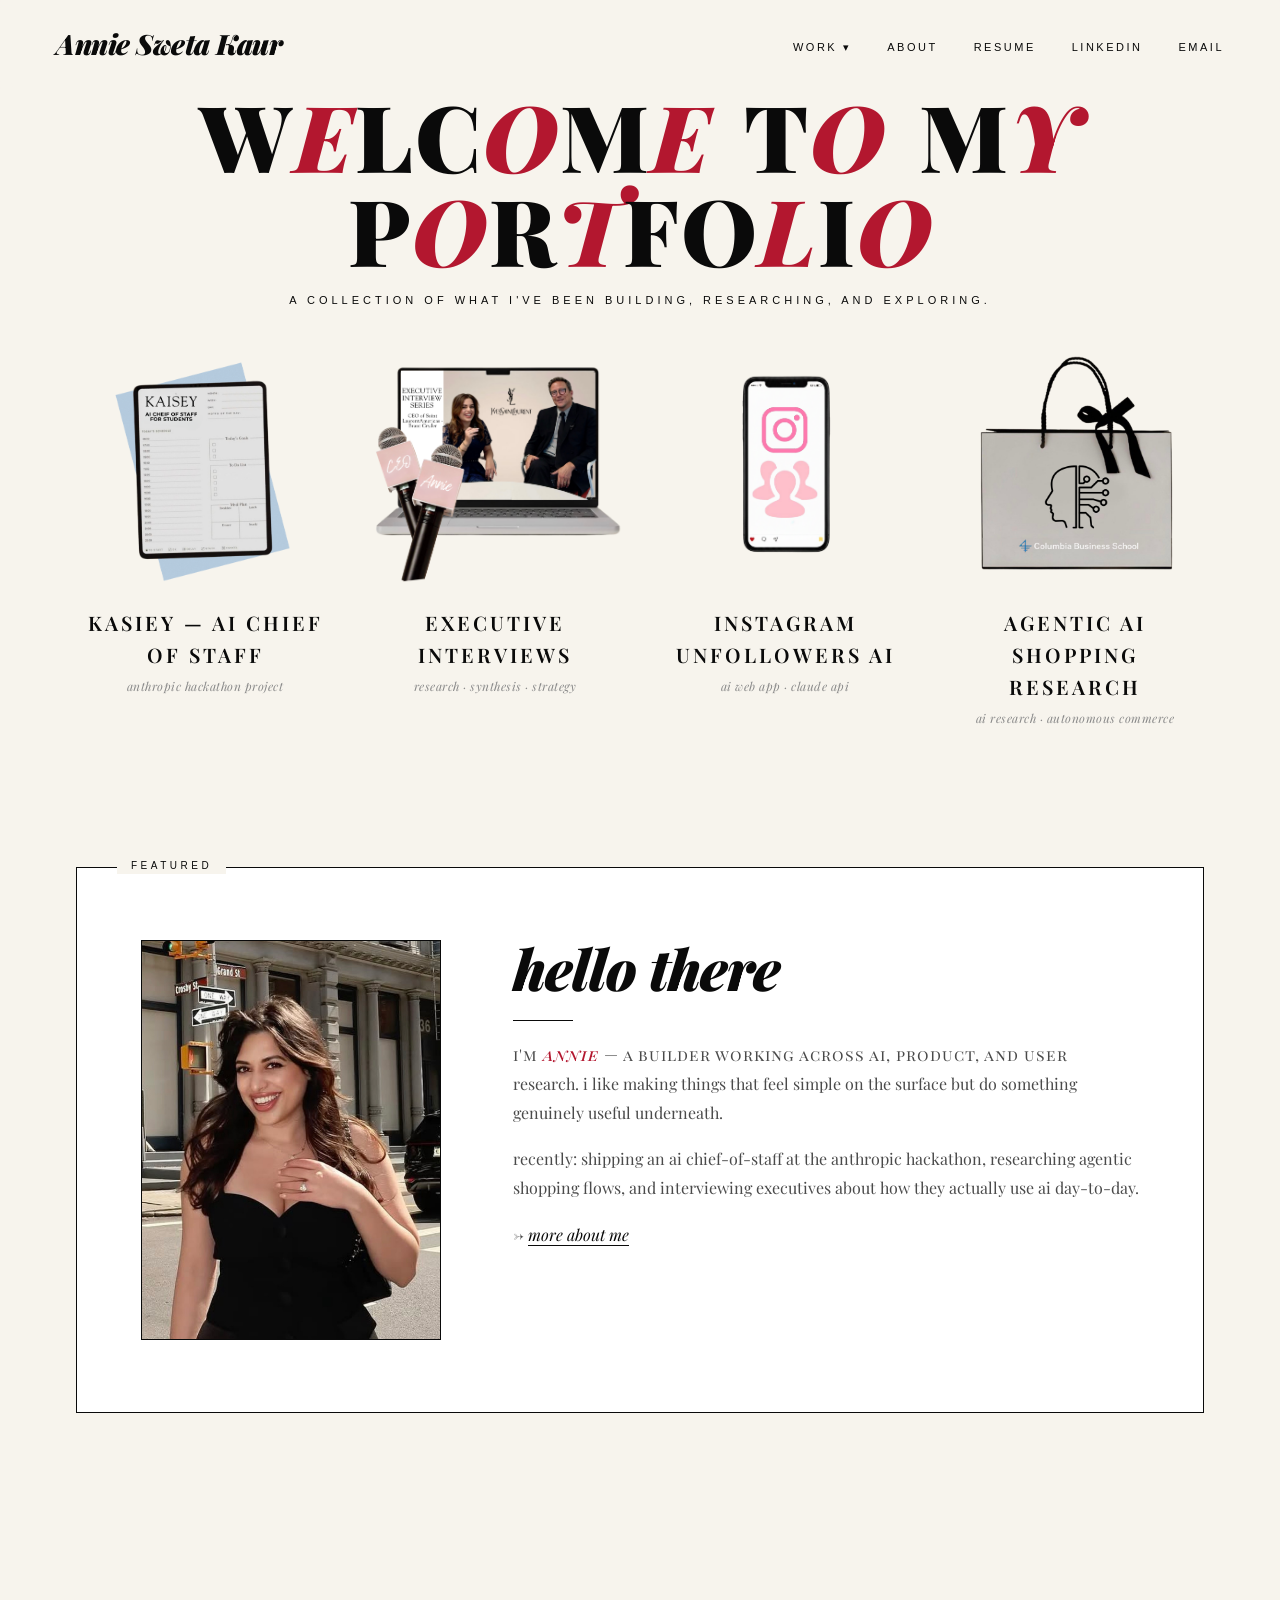
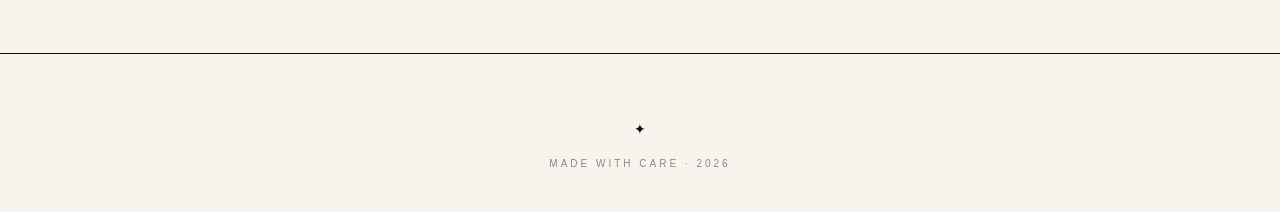
==== index.html @ 8b127bc6 "Fix executive interviews icon filename case for GitHub Pages" ====
<!DOCTYPE html>
<html lang="en">
<head>
  <meta charset="UTF-8">
  <meta name="viewport" content="width=device-width, initial-scale=1.0">
  <title>Annie Sweta Kaur — Portfolio</title>
  <link rel="preconnect" href="https://fonts.googleapis.com">
  <link rel="preconnect" href="https://fonts.gstatic.com" crossorigin>
  <link href="https://fonts.googleapis.com/css2?family=Fraunces:ital,wght@0,400;0,500;0,600;0,700;1,400;1,500&family=Caveat:wght@400;500;700&family=Playfair+Display:wght@400;600;700&display=swap" rel="stylesheet">
  <link rel="stylesheet" href="css/styles.css?v=35">
</head>
<body>
  <nav>
    <a href="index.html" class="nav-logo">Annie Sweta Kaur</a>
    <ul class="nav-links">
      <li class="dropdown">
        <a href="#projects">work ▾</a>
        <ul class="dropdown-menu">
          <li><a href="projects/kasiey.html">kasiey — chief of staff</a></li>
          <li><a href="projects/executive-interviews.html">executive interviews</a></li>
          <li><a href="projects/instagram-unfollower.html">instagram unfollowers AI</a></li>
          <li><a href="projects/shopping-agent.html">agentic shopping agent</a></li>
        </ul>
      </li>
      <li><a href="about.html">about</a></li>
      <li><a href="Annie Sweta Kaur Resume.pdf" target="_blank">resume</a></li>
      <li><a href="https://www.linkedin.com/in/annie-kaur-89a13a104/" target="_blank">linkedin</a></li>
      <li><a href="mailto:sk5597@columbia.edu">email</a></li>
    </ul>
  </nav>

  <main>
    <section class="hero">
      <div class="welcome-balloons">
        <span class="word">
          <span class="balloon">W</span><span class="balloon accent">E</span><span class="balloon">L</span><span class="balloon">C</span><span class="balloon accent">O</span><span class="balloon">M</span><span class="balloon accent">E</span>
        </span>
        <span class="word">
          <span class="balloon">T</span><span class="balloon accent">O</span>
        </span>
        <span class="word">
          <span class="balloon">M</span><span class="balloon accent">Y</span>
        </span>
        <span class="word">
          <span class="balloon">P</span><span class="balloon accent">O</span><span class="balloon">R</span><span class="balloon accent">T</span><span class="balloon">F</span><span class="balloon">O</span><span class="balloon accent">L</span><span class="balloon">I</span><span class="balloon accent">O</span>
        </span>
      </div>
      <p class="hero-tagline">A collection of what I've been building, researching, and exploring.</p>
    </section>

    <section class="projects-grid" id="projects">
      <a href="projects/kasiey.html" class="project-card">
        <div class="project-icon project-icon--kasiey">
          <img src="images/Kaisey icon.png" alt="Kasiey — chief of staff for students" />
        </div>
        <div class="project-label">kasiey — AI chief of staff</div>
        <div class="project-subtitle">anthropic hackathon project</div>
      </a>

      <a href="projects/executive-interviews.html" class="project-card">
        <div class="project-icon project-icon--exec">
          <img src="images/Executive interview series icon.png" alt="Executive interviews" />
        </div>
        <div class="project-label">executive interviews</div>
        <div class="project-subtitle">research · synthesis · strategy</div>
      </a>

      <a href="projects/instagram-unfollower.html" class="project-card">
        <div class="project-icon">
          <img src="images/UnfollowerAI tool icon.png" alt="Instagram unfollower tool" />
        </div>
        <div class="project-label">instagram unfollowers AI</div>
        <div class="project-subtitle">ai web app · claude api</div>
      </a>

      <a href="projects/shopping-agent.html" class="project-card">
        <div class="project-icon">
          <img src="images/AI Shopping Agents Icon.png" alt="AI shopping agent" />
        </div>
        <div class="project-label">agentic AI shopping research</div>
        <div class="project-subtitle">ai research · autonomous commerce</div>
      </a>
    </section>

    <section class="about-section">
      <div class="about-photo">
        <img src="images/headshot.jpg" alt="Annie Sweta Kaur" />
      </div>
      <div class="about-content">
        <h2>hello there</h2>
        <p>i'm <em>annie</em> — a builder working across ai, product, and user research. i like making things that feel simple on the surface but do something genuinely useful underneath.</p>
        <p>recently: shipping an ai chief-of-staff at the anthropic hackathon, researching agentic shopping flows, and interviewing executives about how they actually use ai day-to-day.</p>
        <p>→ <a href="about.html">more about me</a></p>
      </div>
    </section>
  </main>

  <footer>
    made with care · 2026
  </footer>
</body>
</html>
---- css/styles.css ----
:root {
  --bg: #f7f4ed;
  --bg-deep: #ede8dc;
  --paper: #ffffff;
  --ink: #0a0a0a;
  --ink-soft: #4a4a4a;
  --ink-mute: #8a8a8a;
  --rule: #1a1a1a;
  --accent: #b3172f;
  --accent-ink: #7a0f20;
  --gold: #a8874e;
  --border: #1a1a1a;
}

* { box-sizing: border-box; margin: 0; padding: 0; }

html { scroll-behavior: smooth; }

body {
  font-family: 'Playfair Display', 'Bodoni Moda', 'Didot', 'Times New Roman', serif;
  background: var(--bg);
  color: var(--ink);
  line-height: 1.6;
  min-height: 100vh;
  overflow-x: hidden;
  -webkit-font-smoothing: antialiased;
  -moz-osx-font-smoothing: grayscale;
}

body::before { display: none; }

/* ====== NAV ====== */
nav {
  display: flex;
  justify-content: space-between;
  align-items: center;
  padding: 22px 56px;
  background: var(--bg);
  position: sticky;
  top: 0;
  z-index: 100;
  backdrop-filter: blur(6px);
  background-color: rgba(247, 244, 237, 0.92);
}

.nav-logo {
  font-family: 'Playfair Display', 'Didot', serif;
  font-weight: 900;
  font-style: italic;
  font-size: 28px;
  letter-spacing: -0.5px;
  text-decoration: none;
  color: var(--ink);
  transform: none;
}

.nav-logo:hover { color: var(--accent); }

.nav-links {
  display: flex;
  gap: 36px;
  list-style: none;
  align-items: center;
}

.nav-links > li > a {
  text-decoration: none;
  color: var(--ink);
  font-family: 'Inter', 'Helvetica Neue', Arial, sans-serif;
  font-size: 11px;
  font-weight: 500;
  letter-spacing: 2.5px;
  text-transform: uppercase;
  position: relative;
  transition: color 0.2s;
}

.nav-links > li > a::after {
  content: '';
  position: absolute;
  bottom: -6px;
  left: 0;
  width: 0;
  height: 1px;
  background: var(--ink);
  transition: width 0.3s ease;
  border-radius: 0;
}

.nav-links > li > a:hover::after { width: 100%; }
.nav-links > li > a:hover { color: var(--ink); }

.dropdown { position: relative; }

.dropdown-menu {
  display: none;
  position: absolute;
  top: 100%;
  left: -16px;
  background: var(--paper);
  border: 1px solid var(--ink);
  border-radius: 0;
  padding: 16px 0;
  min-width: 280px;
  box-shadow: none;
  list-style: none;
  margin-top: 0;
}

.dropdown::after {
  content: '';
  position: absolute;
  top: 100%;
  left: 0;
  width: 100%;
  height: 16px;
  display: none;
}

.dropdown:hover::after,
.dropdown:focus-within::after { display: block; }

.dropdown:hover .dropdown-menu,
.dropdown:focus-within .dropdown-menu { display: block; }

.dropdown-menu a {
  display: block;
  padding: 10px 24px;
  font-family: 'Inter', sans-serif;
  font-size: 11px;
  font-weight: 500;
  letter-spacing: 1.8px;
  text-transform: uppercase;
  text-decoration: none;
  color: var(--ink);
}

.dropdown-menu a:hover { background: var(--bg-deep); color: var(--accent); }

main {
  max-width: 1240px;
  margin: 0 auto;
  padding: 0 56px 140px;
  position: relative;
  z-index: 2;
}

/* ====== HERO - Magazine cover ====== */
.hero {
  text-align: center;
  margin-bottom: 0;
  position: relative;
  padding: 0;
}

.hero::before,
.hero::after { content: none; display: none; }

.welcome-balloons {
  display: flex;
  justify-content: center;
  align-items: baseline;
  gap: 0.15em 2em;
  margin: 0 auto 16px;
  flex-wrap: wrap;
  perspective: none;
  max-width: 1200px;
  line-height: 0.95;
}

.welcome-balloons .word {
  display: inline-flex;
  align-items: baseline;
  white-space: nowrap;
}

.balloon {
  width: auto;
  height: auto;
  display: inline-flex;
  align-items: center;
  justify-content: center;
  font-family: 'Playfair Display', 'Didot', 'Bodoni Moda', serif;
  font-size: clamp(40px, 7.2vw, 96px);
  font-weight: 900;
  color: var(--ink);
  position: relative;
  background: transparent !important;
  border-radius: 0;
  text-shadow: none;
  animation: none;
  filter: none;
  transform: none !important;
  line-height: 1;
  padding: 0 1px;
}

.balloon::before,
.balloon::after { display: none; content: none; }

.balloon.accent {
  font-style: italic;
  color: var(--accent);
}

@keyframes bob { 0%, 100% { transform: none; } }

.hero-tagline {
  font-family: 'Inter', sans-serif;
  font-size: 11px;
  letter-spacing: 4px;
  text-transform: uppercase;
  color: var(--ink);
  margin-bottom: 32px;
  transform: none;
  font-weight: 500;
}

.hero-intro {
  max-width: 620px;
  margin: 0 auto;
  font-size: 18px;
  color: var(--ink-soft);
  line-height: 1.7;
  font-family: 'Playfair Display', serif;
  font-style: italic;
  font-weight: 400;
}

.hero-intro em {
  color: var(--accent);
  font-style: italic;
  font-weight: 500;
  border-bottom: none;
}

/* ====== PROJECTS - Editorial spread ====== */
.projects-heading {
  text-align: center;
  margin-top: 0;
  margin-bottom: 40px;
  position: relative;
}

.projects-heading::before,
.projects-heading::after {
  content: '';
  display: inline-block;
  width: 40px;
  height: 1px;
  background: var(--ink);
  vertical-align: middle;
  margin: 0 16px;
}

.projects-heading h2 {
  font-family: 'Playfair Display', 'Didot', serif;
  font-size: 14px;
  font-weight: 500;
  color: var(--ink);
  transform: none;
  display: inline-block;
  letter-spacing: 6px;
  text-transform: uppercase;
  font-style: normal;
}

.projects-heading .sub {
  font-family: 'Playfair Display', serif;
  font-style: italic;
  font-size: 15px;
  color: var(--ink-mute);
  margin-top: 12px;
  letter-spacing: 0.5px;
  text-transform: none;
}

.projects-grid {
  display: grid;
  grid-template-columns: repeat(4, 1fr);
  gap: 40px 32px;
  margin: 0 0 140px;
  position: relative;
}

.project-card {
  background: transparent;
  text-align: center;
  text-decoration: none;
  color: var(--ink);
  transition: transform 0.4s ease, opacity 0.3s;
  display: flex;
  flex-direction: column;
  align-items: center;
  gap: 6px;
  padding: 0;
  position: relative;
}

.project-card:nth-child(odd),
.project-card:nth-child(even) { transform: none; }

.project-card:hover {
  transform: translateY(-6px);
}

.project-card:hover .project-icon { transform: none; }

.project-icon {
  width: 100%;
  max-width: 280px;
  height: 260px;
  display: flex;
  align-items: flex-end;
  justify-content: center;
  transition: opacity 0.3s ease;
  filter: none;
  padding: 0;
  background: transparent;
  border: none;
  border-radius: 0;
}

.project-card:hover .project-icon {
  opacity: 0.85;
}

.project-icon svg { width: 100%; height: 100%; }
.project-icon { overflow: hidden; }
.project-icon img { width: 100%; height: 100%; object-fit: contain; display: block; }
.project-icon img[src*="Kaisey"] { transform: scale(1.1); }
.project-icon--exec { max-width: 320px; height: 260px; }
.project-icon img[src*="Shopping"] { transform: scale(1); }

.project-label {
  display: inline-block;
  padding: 0;
  background: transparent;
  border: none;
  border-radius: 0;
  box-shadow: none;
  font-family: 'Playfair Display', 'Didot', serif;
  font-size: 20px;
  font-weight: 600;
  color: var(--ink);
  text-transform: uppercase;
  letter-spacing: 3px;
  transition: color 0.2s;
  margin-top: 0;
}

.project-card:hover .project-label {
  background: transparent;
  transform: none;
  box-shadow: none;
  color: var(--accent);
}

.project-subtitle {
  font-size: 12px;
  color: var(--ink-mute);
  font-style: italic;
  font-family: 'Playfair Display', serif;
  max-width: 220px;
  line-height: 1.5;
  letter-spacing: 0.5px;
  text-transform: lowercase;
}

/* ====== ABOUT - Editorial column ====== */
.about-section {
  background: var(--paper);
  border: 1px solid var(--ink);
  border-radius: 0;
  padding: 72px 64px;
  margin-bottom: 60px;
  display: grid;
  grid-template-columns: 300px 1fr;
  gap: 72px;
  align-items: start;
  box-shadow: none;
  position: relative;
}

.about-section::before {
  content: 'Featured';
  position: absolute;
  top: -10px;
  left: 40px;
  padding: 0 14px;
  background: var(--bg);
  font-family: 'Inter', sans-serif;
  font-size: 10px;
  font-weight: 500;
  letter-spacing: 3.5px;
  text-transform: uppercase;
  color: var(--ink);
  transform: none;
  border-radius: 0;
  width: auto;
  height: auto;
  box-shadow: none;
}

.about-section::after { display: none; content: none; }

.about-photo {
  width: 100%;
  aspect-ratio: 3 / 4;
  border-radius: 0;
  background:
    linear-gradient(135deg, #1a1a1a 0%, #2a2a2a 40%, var(--accent) 100%);
  display: flex;
  align-items: center;
  justify-content: center;
  font-size: 140px;
  color: var(--paper);
  font-family: 'Playfair Display', 'Didot', serif;
  font-weight: 900;
  font-style: italic;
  border: 1px solid var(--ink);
  box-shadow: none;
  position: relative;
  overflow: hidden;
  letter-spacing: -4px;
}

.about-photo img {
  width: 100%;
  height: 100%;
  object-fit: cover;
  object-position: top center;
  display: block;
  position: relative;
  z-index: 1;
}

.about-photo::before {
  content: '';
  position: absolute;
  inset: 0;
  background:
    linear-gradient(180deg, transparent 55%, rgba(0,0,0,0.4) 100%);
}

.about-content h2 {
  font-family: 'Playfair Display', 'Didot', serif;
  font-size: 56px;
  margin-bottom: 8px;
  color: var(--ink);
  transform: none;
  font-weight: 900;
  font-style: italic;
  letter-spacing: -1px;
  line-height: 1;
}

.about-content h2 + p::first-line {
  font-variant: small-caps;
  letter-spacing: 1px;
}

.about-content p {
  margin-bottom: 18px;
  font-size: 16px;
  line-height: 1.8;
  color: var(--ink-soft);
  font-family: 'Playfair Display', serif;
  font-weight: 400;
}

.about-content p em {
  font-style: italic;
  color: var(--accent);
  font-weight: 500;
}

.about-content a {
  color: var(--ink);
  text-decoration: none;
  border-bottom: 1px solid var(--ink);
  transition: all 0.2s;
  font-style: italic;
}

.about-content a:hover {
  color: var(--accent);
  border-bottom-color: var(--accent);
  background: transparent;
}

/* small editorial byline under h2 */
.about-content h2::after {
  content: '';
  display: block;
  width: 60px;
  height: 1px;
  background: var(--ink);
  margin: 24px 0 20px;
}

/* ====== PROJECT PAGES ====== */
.project-page {
  max-width: 860px;
  margin: 0 auto;
  padding: 90px 48px 140px;
  position: relative;
  z-index: 2;
}

.project-page .back-link {
  display: inline-block;
  margin-bottom: 48px;
  color: var(--ink);
  text-decoration: none;
  font-family: 'Inter', sans-serif;
  font-size: 10px;
  font-weight: 500;
  letter-spacing: 3px;
  text-transform: uppercase;
  border-bottom: 1px solid var(--ink);
  padding-bottom: 3px;
}

.project-page .back-link:hover { color: var(--accent); border-bottom-color: var(--accent); }

.project-page .hero-icon {
  width: 360px;
  height: 360px;
  margin: 0 auto 12px;
  filter: none;
  padding: 0;
  background: transparent;
  border: none;
}

.project-page h1 {
  font-family: 'Playfair Display', 'Didot', serif;
  font-size: clamp(32px, 4.5vw, 56px);
  font-weight: 900;
  margin-bottom: 16px;
  line-height: 1.05;
  text-align: center;
  letter-spacing: -1px;
  text-transform: uppercase;
  font-style: italic;
}

.project-page .tagline {
  font-family: 'Playfair Display', serif;
  font-size: 18px;
  font-style: italic;
  color: var(--ink-soft);
  margin-bottom: 64px;
  text-align: center;
  transform: none;
  letter-spacing: 0.5px;
  max-width: 640px;
  margin-left: auto;
  margin-right: auto;
  padding-bottom: 32px;
  border-bottom: 1px solid var(--ink);
}

.project-page h2 {
  font-family: 'Inter', sans-serif;
  font-size: 11px;
  font-weight: 600;
  margin: 56px 0 20px;
  color: var(--ink);
  position: relative;
  display: block;
  letter-spacing: 4px;
  text-transform: uppercase;
}

.project-page h2::after {
  content: '';
  display: block;
  width: 40px;
  height: 1px;
  background: var(--ink);
  position: static;
  margin-top: 10px;
  opacity: 1;
  border-radius: 0;
  bottom: auto;
  left: auto;
  right: auto;
  z-index: auto;
}

.project-page p {
  font-family: 'Playfair Display', serif;
  font-size: 17px;
  line-height: 1.85;
  margin-bottom: 16px;
  color: var(--ink-soft);
}

.project-page ul {
  padding-left: 20px;
  margin-bottom: 20px;
  list-style: none;
}

.project-page li {
  font-family: 'Playfair Display', serif;
  font-size: 17px;
  line-height: 1.85;
  margin-bottom: 10px;
  color: var(--ink-soft);
  padding-left: 20px;
  position: relative;
}

.project-page li::before {
  content: '—';
  position: absolute;
  left: -8px;
  color: var(--accent);
  font-weight: 600;
}

.project-page li::marker { content: none; }

.meta-row {
  display: grid;
  grid-template-columns: repeat(auto-fit, minmax(140px, 1fr));
  gap: 0;
  padding: 24px 0;
  background: transparent;
  border: none;
  border-top: 1px solid var(--ink);
  border-bottom: 1px solid var(--ink);
  border-radius: 0;
  box-shadow: none;
  margin-bottom: 48px;
}

.meta-row > div {
  padding: 4px 24px;
  border-right: 1px solid var(--ink);
  font-family: 'Playfair Display', serif;
  font-style: italic;
  font-size: 14px;
  color: var(--ink);
}

.meta-row > div:last-child { border-right: none; }

.meta-row strong {
  display: block;
  font-size: 9px;
  color: var(--ink-mute);
  text-transform: uppercase;
  letter-spacing: 2.5px;
  margin-bottom: 8px;
  font-family: 'Inter', sans-serif;
  font-style: normal;
  font-weight: 600;
}

.meta-row a {
  color: var(--ink);
  text-decoration: none;
  border-bottom: 1px solid var(--ink);
  font-style: italic;
}

.meta-row a:hover { color: var(--accent); border-bottom-color: var(--accent); }

/* ====== PROJECT PAGE — case study extras ====== */
.project-page h1 .accent {
  color: var(--accent);
}

.project-page h3 {
  font-family: 'Inter', sans-serif;
  font-size: 10px;
  font-weight: 600;
  letter-spacing: 3px;
  text-transform: uppercase;
  color: var(--ink);
  margin: 36px 0 14px;
}

.project-page .figure {
  margin: 32px auto 12px;
  max-width: 560px;
}

.project-page .figure img,
.project-page .figure video,
.project-page video {
  width: 100%;
  height: auto;
  display: block;
  border: 1px solid var(--ink);
  border-radius: 0;
  background: var(--paper);
}

.project-page figcaption,
.project-page .caption {
  font-family: 'Inter', sans-serif;
  font-size: 10px;
  font-weight: 500;
  letter-spacing: 2.5px;
  text-transform: uppercase;
  color: var(--ink-mute);
  text-align: center;
  margin: 14px 0 0;
}

.project-page .action-row {
  display: flex;
  gap: 28px;
  flex-wrap: wrap;
  justify-content: center;
  margin: -16px 0 56px;
}

.project-page .action-row a {
  display: inline-block;
  font-family: 'Inter', sans-serif;
  font-size: 11px;
  font-weight: 600;
  letter-spacing: 3px;
  text-transform: uppercase;
  color: var(--ink);
  text-decoration: none;
  border: 1px solid var(--ink);
  background: transparent;
  padding: 14px 32px;
  font-style: normal;
  transition: background 0.2s ease, color 0.2s ease, border-color 0.2s ease;
}

.project-page .action-row a:hover {
  background: var(--ink);
  color: var(--bg);
  border-color: var(--ink);
}

.project-page .action-row a.primary {
  background: var(--ink);
  color: var(--bg);
}

.project-page .action-row a.primary:hover {
  background: var(--accent);
  border-color: var(--accent);
  color: var(--bg);
}

.project-page .tag-row {
  display: flex;
  flex-wrap: wrap;
  gap: 8px 14px;
  padding: 0;
  margin: 8px 0 16px;
  list-style: none;
}

.project-page .tag-row li {
  font-family: 'Inter', sans-serif;
  font-size: 11px;
  font-weight: 500;
  letter-spacing: 2px;
  text-transform: uppercase;
  color: var(--ink);
  padding: 0;
  margin: 0;
  position: static;
}

.project-page .tag-row li::before { content: none; }
.project-page .tag-row li:not(:last-child)::after {
  content: '·';
  color: var(--ink-mute);
  margin-left: 14px;
}

.project-page .team-list { padding-left: 0; }
.project-page .team-list li { padding-left: 0; }
.project-page .team-list li::before { content: none; }
.project-page .team-list li {
  border-top: 1px solid var(--ink);
  padding: 16px 0;
  margin-bottom: 0;
  font-family: 'Playfair Display', serif;
  font-size: 16px;
  color: var(--ink-soft);
  line-height: 1.6;
  font-style: italic;
}
.project-page .team-list li:last-child { border-bottom: 1px solid var(--ink); }
.project-page .team-list li strong {
  display: block;
  font-family: 'Inter', sans-serif;
  font-size: 11px;
  font-weight: 600;
  letter-spacing: 2.5px;
  text-transform: uppercase;
  color: var(--ink);
  margin-bottom: 4px;
  font-style: normal;
}

.project-page .team-list li.is-me { background: var(--bg-deep); padding-left: 16px; padding-right: 16px; }

.project-page .links-row {
  display: flex;
  flex-wrap: wrap;
  gap: 24px 36px;
  justify-content: flex-start;
  margin: 8px 0 0;
  padding: 0;
}

.project-page .links-row a {
  font-family: 'Inter', sans-serif;
  font-size: 11px;
  font-weight: 600;
  letter-spacing: 3px;
  text-transform: uppercase;
  color: var(--ink);
  text-decoration: none;
  border-bottom: 1px solid var(--ink);
  padding-bottom: 3px;
  font-style: normal;
}

.project-page .links-row a:hover { color: var(--accent); border-bottom-color: var(--accent); }

.project-page p a {
  color: var(--ink);
  border-bottom: 1px solid var(--ink);
  text-decoration: none;
  font-style: italic;
}

.project-page p a:hover { color: var(--accent); border-bottom-color: var(--accent); }

/* ====== LINK BUTTONS — pill style shared across project pages ====== */
.project-page .link-buttons {
  display: flex;
  gap: 12px;
  flex-wrap: wrap;
  margin: 4px 0 56px;
  justify-content: center;
}

.project-page .link-btn {
  display: inline-block;
  padding: 9px 22px;
  border: 2px solid var(--ink);
  border-radius: 999px;
  background: var(--paper);
  box-shadow: 3px 3px 0 var(--ink);
  font-family: 'Fraunces', Georgia, serif;
  font-size: 15px;
  font-weight: 600;
  color: var(--ink);
  text-decoration: none;
  font-style: normal;
  transition: all 0.2s cubic-bezier(0.34, 1.56, 0.64, 1);
}

.project-page .link-btn:hover {
  transform: translateY(-2px);
  box-shadow: 4px 5px 0 var(--ink);
  color: var(--accent);
  border-color: var(--accent);
}

/* ====== APPROACH — 3-column research blocks ====== */
.project-page .approach-grid {
  display: grid;
  grid-template-columns: repeat(3, 1fr);
  gap: 0;
  margin: 24px 0 32px;
  border-top: 1px solid var(--ink);
  border-bottom: 1px solid var(--ink);
}

.project-page .approach-card {
  padding: 32px 24px;
  border-right: 1px solid var(--ink);
  display: flex;
  flex-direction: column;
  gap: 14px;
}

.project-page .approach-card:last-child { border-right: none; }

.project-page .approach-card .num {
  font-family: 'Playfair Display', 'Didot', serif;
  font-style: italic;
  font-weight: 700;
  font-size: 36px;
  color: var(--accent);
  line-height: 1;
}

.project-page .approach-card h4 {
  font-family: 'Inter', sans-serif;
  font-size: 10px;
  font-weight: 600;
  letter-spacing: 3px;
  text-transform: uppercase;
  color: var(--ink);
  margin: 0;
}

.project-page .approach-card p {
  font-size: 15px;
  line-height: 1.7;
  color: var(--ink-soft);
  margin: 0;
}

/* ====== KEY INSIGHTS — pull quote cards ====== */
.project-page .insight-grid {
  display: grid;
  grid-template-columns: repeat(2, 1fr);
  gap: 0;
  margin: 24px 0 40px;
  border-top: 1px solid var(--ink);
  border-left: 1px solid var(--ink);
}

.project-page .insight-card {
  padding: 36px 32px;
  border-right: 1px solid var(--ink);
  border-bottom: 1px solid var(--ink);
  font-family: 'Playfair Display', 'Didot', serif;
  font-style: italic;
  font-size: 22px;
  line-height: 1.4;
  color: var(--ink);
  position: relative;
}

.project-page .insight-card::before {
  content: '—';
  display: block;
  color: var(--accent);
  font-style: normal;
  font-weight: 600;
  margin-bottom: 16px;
  font-size: 18px;
}

/* ====== FIGURE PAIR — two photos side by side ====== */
.project-page .figure-pair {
  display: grid;
  grid-template-columns: 1fr 1fr;
  gap: 16px;
  margin: 32px 0 12px;
}

.project-page .figure-pair .figure {
  margin: 0;
  max-width: none;
}

/* ====== PULL QUOTE — subtle inline highlight ====== */
.project-page .pull-quote {
  border-left: 2px solid var(--accent);
  padding: 6px 0 6px 24px;
  margin: 28px 0 32px;
  font-family: 'Playfair Display', 'Didot', serif;
  font-style: italic;
  font-weight: 500;
  font-size: 19px;
  line-height: 1.55;
  color: var(--ink);
  max-width: 720px;
}

/* ====== INDUSTRY PERSPECTIVE — numbered editorial blocks ====== */
.project-page .perspective-list {
  margin: 24px 0 40px;
  border-top: 1px solid var(--ink);
}

.project-page .perspective-item {
  display: grid;
  grid-template-columns: 72px 1fr;
  gap: 24px;
  padding: 24px 0;
  border-bottom: 1px solid var(--ink);
  align-items: baseline;
}

.project-page .perspective-item .num {
  font-family: 'Playfair Display', 'Didot', serif;
  font-style: italic;
  font-weight: 700;
  font-size: 28px;
  color: var(--accent);
  line-height: 1;
}

.project-page .perspective-item p {
  font-family: 'Playfair Display', serif;
  font-size: 17px;
  line-height: 1.7;
  color: var(--ink);
  margin: 0;
}

/* ====== PROJECT CONTEXT — small italic footer line ====== */
.project-page .project-context {
  text-align: center;
  font-family: 'Playfair Display', serif;
  font-style: italic;
  font-size: 14px;
  color: var(--ink-mute);
  margin: 56px auto 0;
  max-width: 640px;
  padding-top: 32px;
  border-top: 1px solid var(--ink);
}

/* ====== TAKEAWAY BOX — highlighted pull quote ====== */
.project-page .takeaway-box {
  background: var(--bg-deep);
  border-top: 2px solid var(--accent);
  border-bottom: 2px solid var(--accent);
  padding: 44px 48px;
  margin: 32px auto 40px;
  max-width: 720px;
  text-align: center;
  font-family: 'Playfair Display', 'Didot', serif;
  font-style: italic;
  font-weight: 500;
  font-size: 22px;
  line-height: 1.5;
  color: var(--ink);
}

/* ====== FOOTER ====== */
footer {
  text-align: center;
  padding: 64px 24px 40px;
  color: var(--ink-mute);
  font-family: 'Inter', sans-serif;
  font-size: 10px;
  letter-spacing: 3px;
  text-transform: uppercase;
  position: relative;
  z-index: 2;
  border-top: 1px solid var(--ink);
  margin-top: 40px;
}

footer::before {
  content: '✦';
  display: block;
  font-size: 14px;
  color: var(--ink);
  margin-bottom: 16px;
  letter-spacing: 0;
}

/* ====== RESPONSIVE ====== */
@media (max-width: 768px) {
  nav { padding: 18px 20px; flex-wrap: wrap; gap: 14px; }
  .nav-links { gap: 18px; flex-wrap: wrap; }
  .nav-links > li > a { font-size: 10px; letter-spacing: 1.8px; }
  main { padding: 20px 24px 100px; }
  .balloon { font-size: 68px; }
  .hero { padding: 8px 0 24px; margin-bottom: 32px; }
  .hero::before, .hero::after { font-size: 8px; letter-spacing: 2px; }
  .about-section { grid-template-columns: 1fr; padding: 48px 28px; gap: 40px; }
  .about-photo { max-width: 240px; margin: 0 auto; aspect-ratio: 3/4; font-size: 100px; }
  .about-content h2 { font-size: 40px; }
  .project-page { padding: 48px 24px 100px; }
  .project-page h1 { font-size: 42px; letter-spacing: -1px; }
  .projects-grid { grid-template-columns: repeat(2, 1fr); gap: 48px 24px; }
  .meta-row { grid-template-columns: 1fr 1fr; }
  .meta-row > div { border-right: none; border-bottom: 1px solid var(--ink); padding: 14px 16px; }
  .meta-row > div:nth-child(odd) { border-right: 1px solid var(--ink); }
  .meta-row > div:nth-last-child(-n+2) { border-bottom: none; }
  .project-page .approach-grid { grid-template-columns: 1fr; }
  .project-page .approach-card { border-right: none; border-bottom: 1px solid var(--ink); }
  .project-page .approach-card:last-child { border-bottom: none; }
  .project-page .insight-grid { grid-template-columns: 1fr; }
  .project-page .insight-card { font-size: 18px; padding: 28px 24px; }
  .project-page .takeaway-box { padding: 32px 24px; font-size: 18px; }
  .project-page .pull-quote { padding-left: 18px; font-size: 17px; }
  .project-page .perspective-item { grid-template-columns: 56px 1fr; gap: 16px; }
  .project-page .perspective-item .num { font-size: 24px; }
  .project-page .perspective-item p { font-size: 16px; }
  .project-page .figure-pair { grid-template-columns: 1fr; gap: 24px; }
}
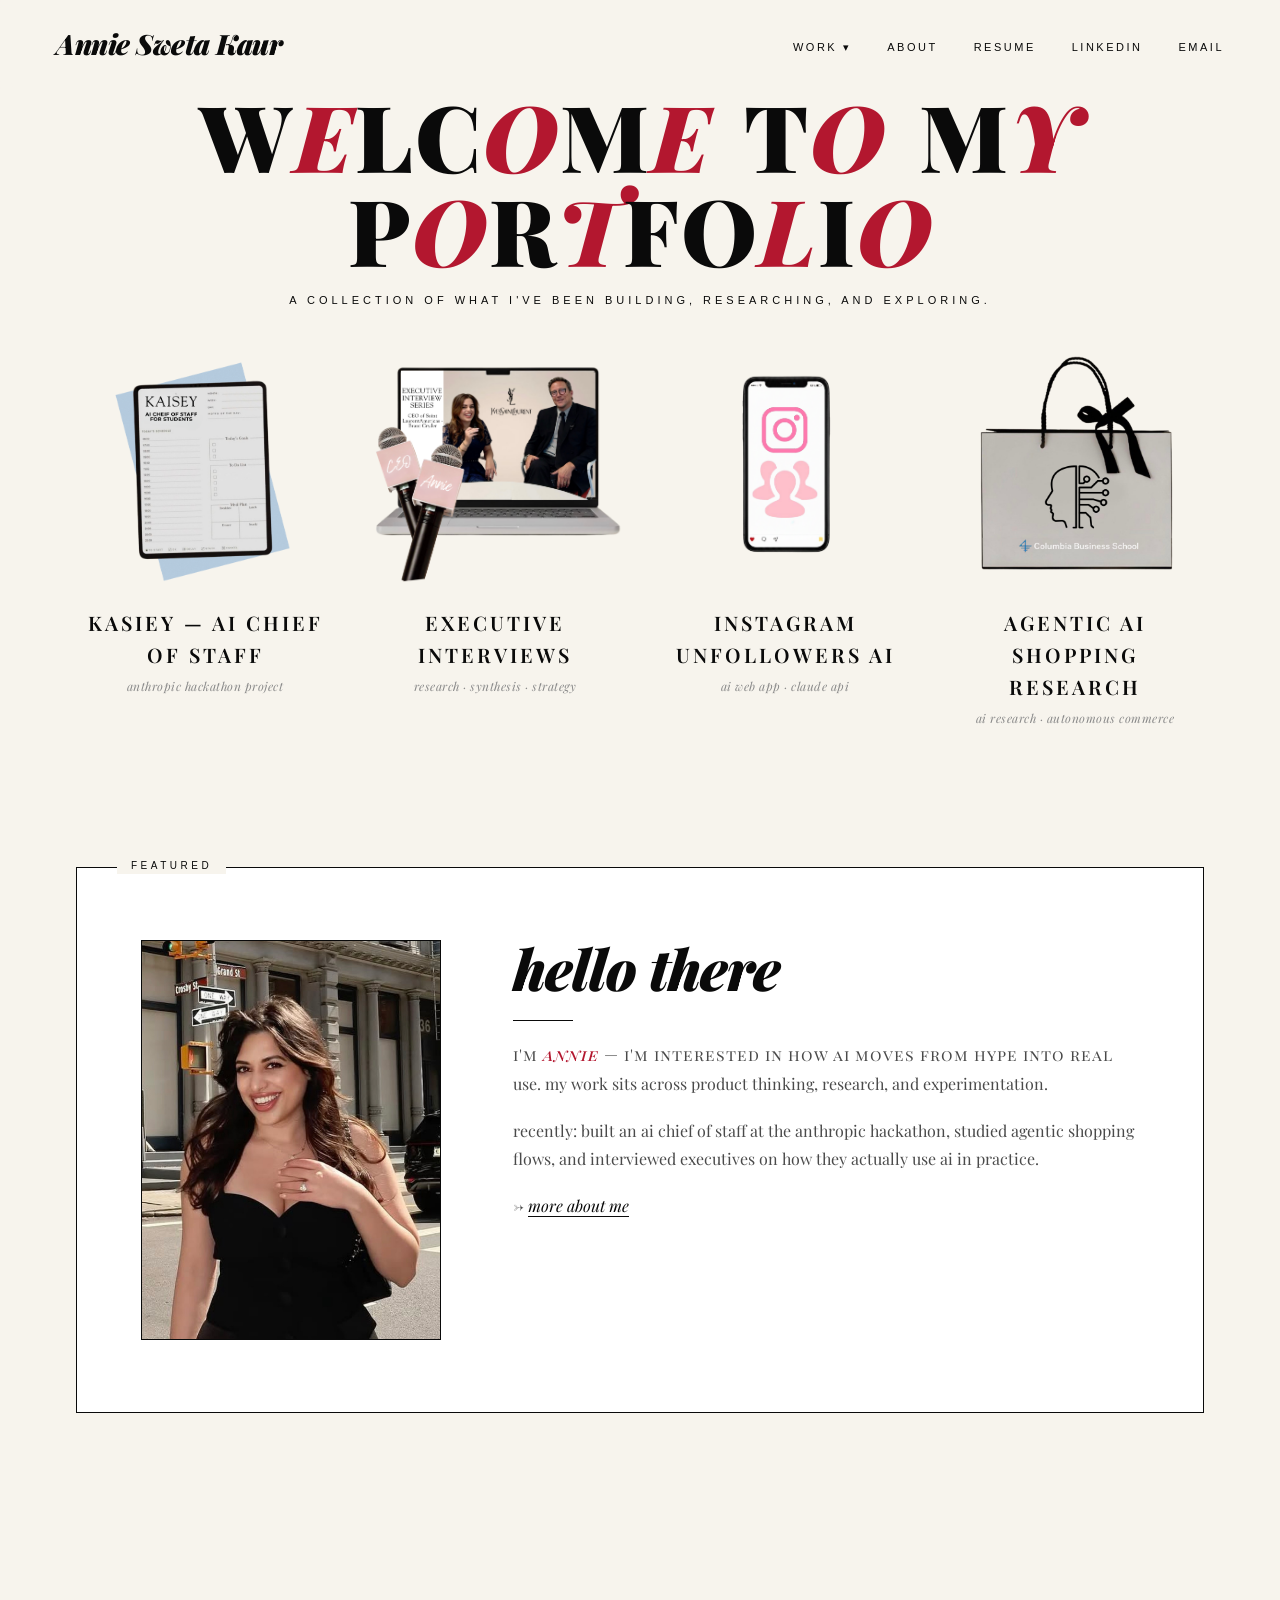
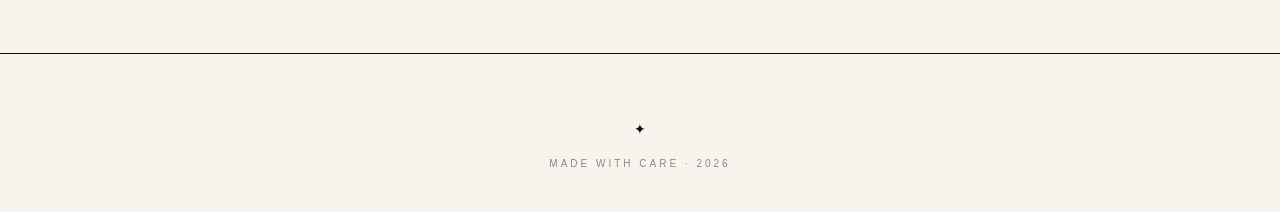
==== commit a3cd404d: "Update homepage about snippet" ====
--- a/index.html
+++ b/index.html
@@ -88,8 +88,8 @@
       </div>
       <div class="about-content">
         <h2>hello there</h2>
-        <p>i'm <em>annie</em> — a builder working across ai, product, and user research. i like making things that feel simple on the surface but do something genuinely useful underneath.</p>
-        <p>recently: shipping an ai chief-of-staff at the anthropic hackathon, researching agentic shopping flows, and interviewing executives about how they actually use ai day-to-day.</p>
+        <p>i'm <em>annie</em> — i'm interested in how ai moves from hype into real use. my work sits across product thinking, research, and experimentation.</p>
+        <p>recently: built an ai chief of staff at the anthropic hackathon, studied agentic shopping flows, and interviewed executives on how they actually use ai in practice.</p>
         <p>→ <a href="about.html">more about me</a></p>
       </div>
     </section>
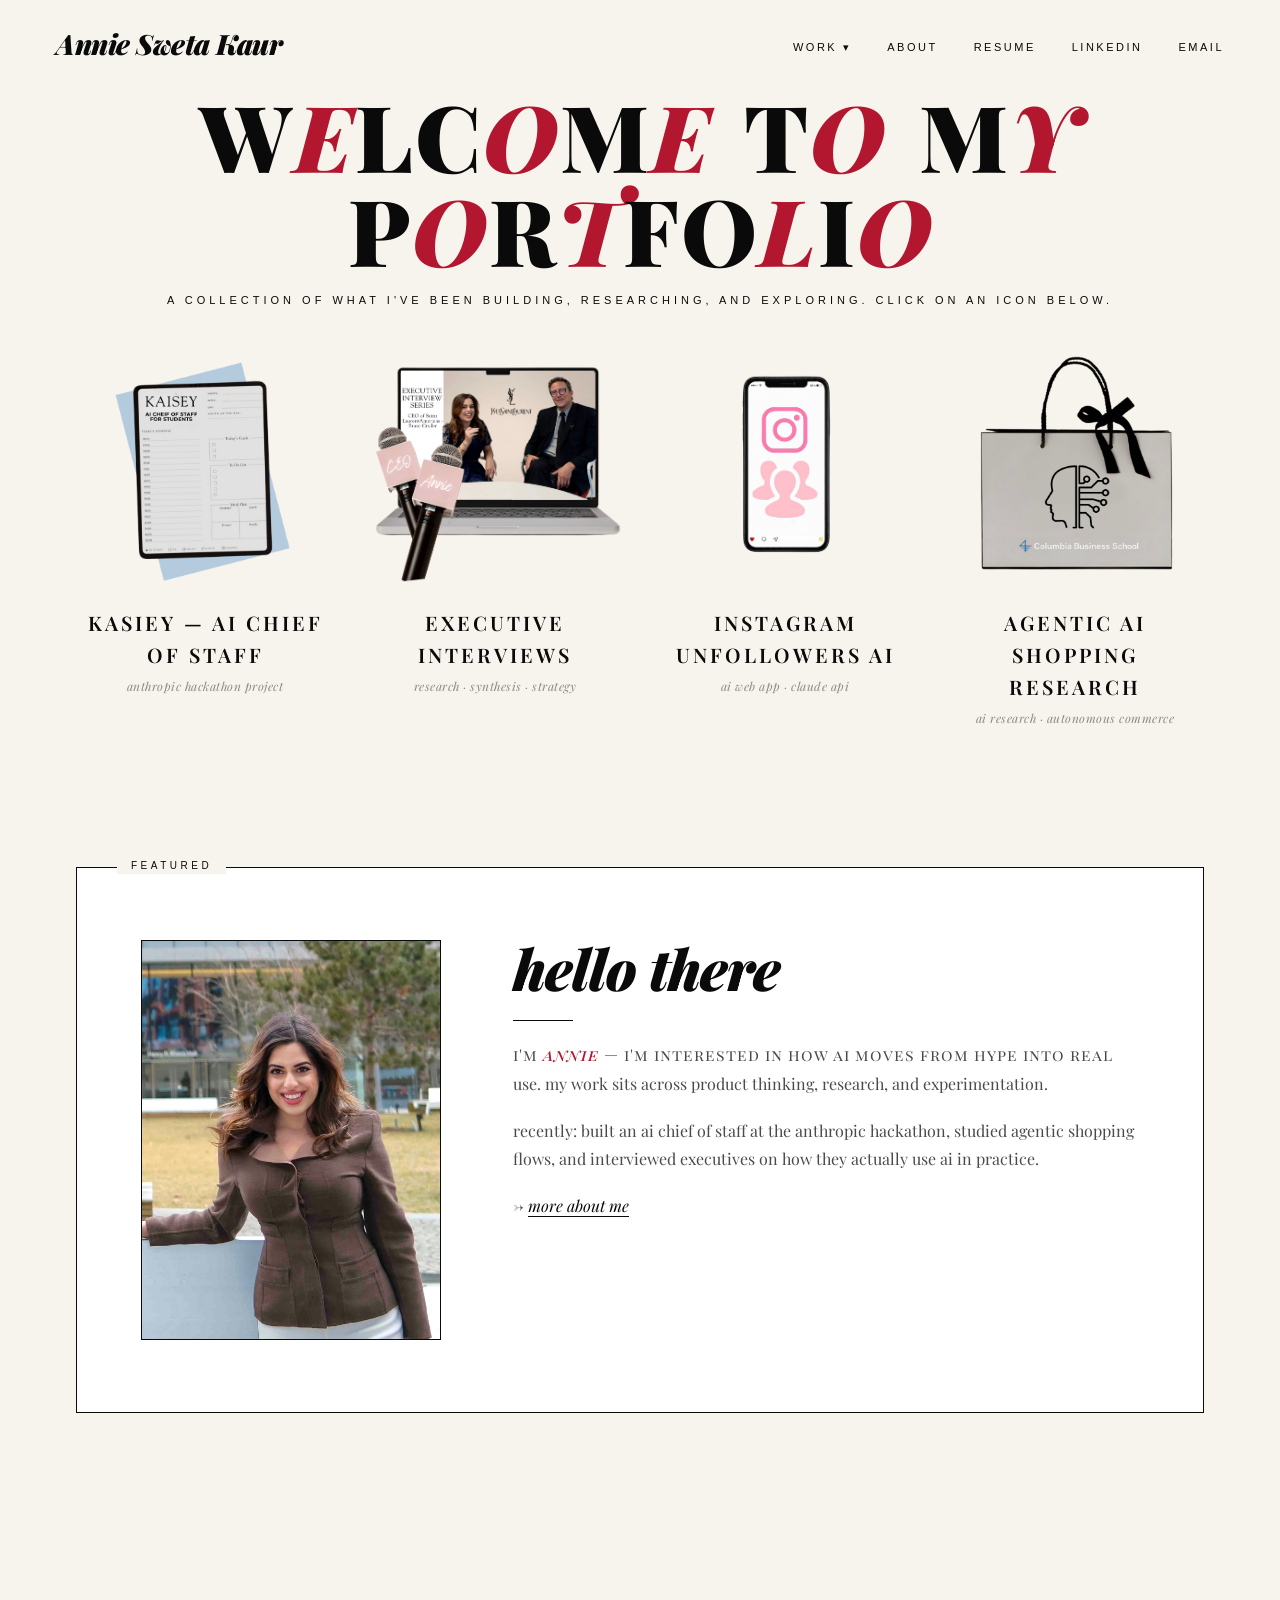
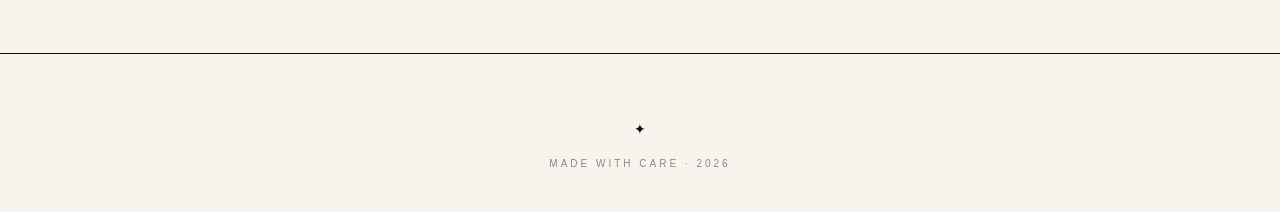
==== commit 9a8452fa: "Add "click on an icon below" cue to homepage tagline Co-Authored-By: Claude Opus 4.7 <noreply@anthro" ====
--- a/index.html
+++ b/index.html
@@ -45,7 +45,7 @@
           <span class="balloon">P</span><span class="balloon accent">O</span><span class="balloon">R</span><span class="balloon accent">T</span><span class="balloon">F</span><span class="balloon">O</span><span class="balloon accent">L</span><span class="balloon">I</span><span class="balloon accent">O</span>
         </span>
       </div>
-      <p class="hero-tagline">A collection of what I've been building, researching, and exploring.</p>
+      <p class="hero-tagline">A collection of what I've been building, researching, and exploring. Click on an icon below.</p>
     </section>
 
     <section class="projects-grid" id="projects">
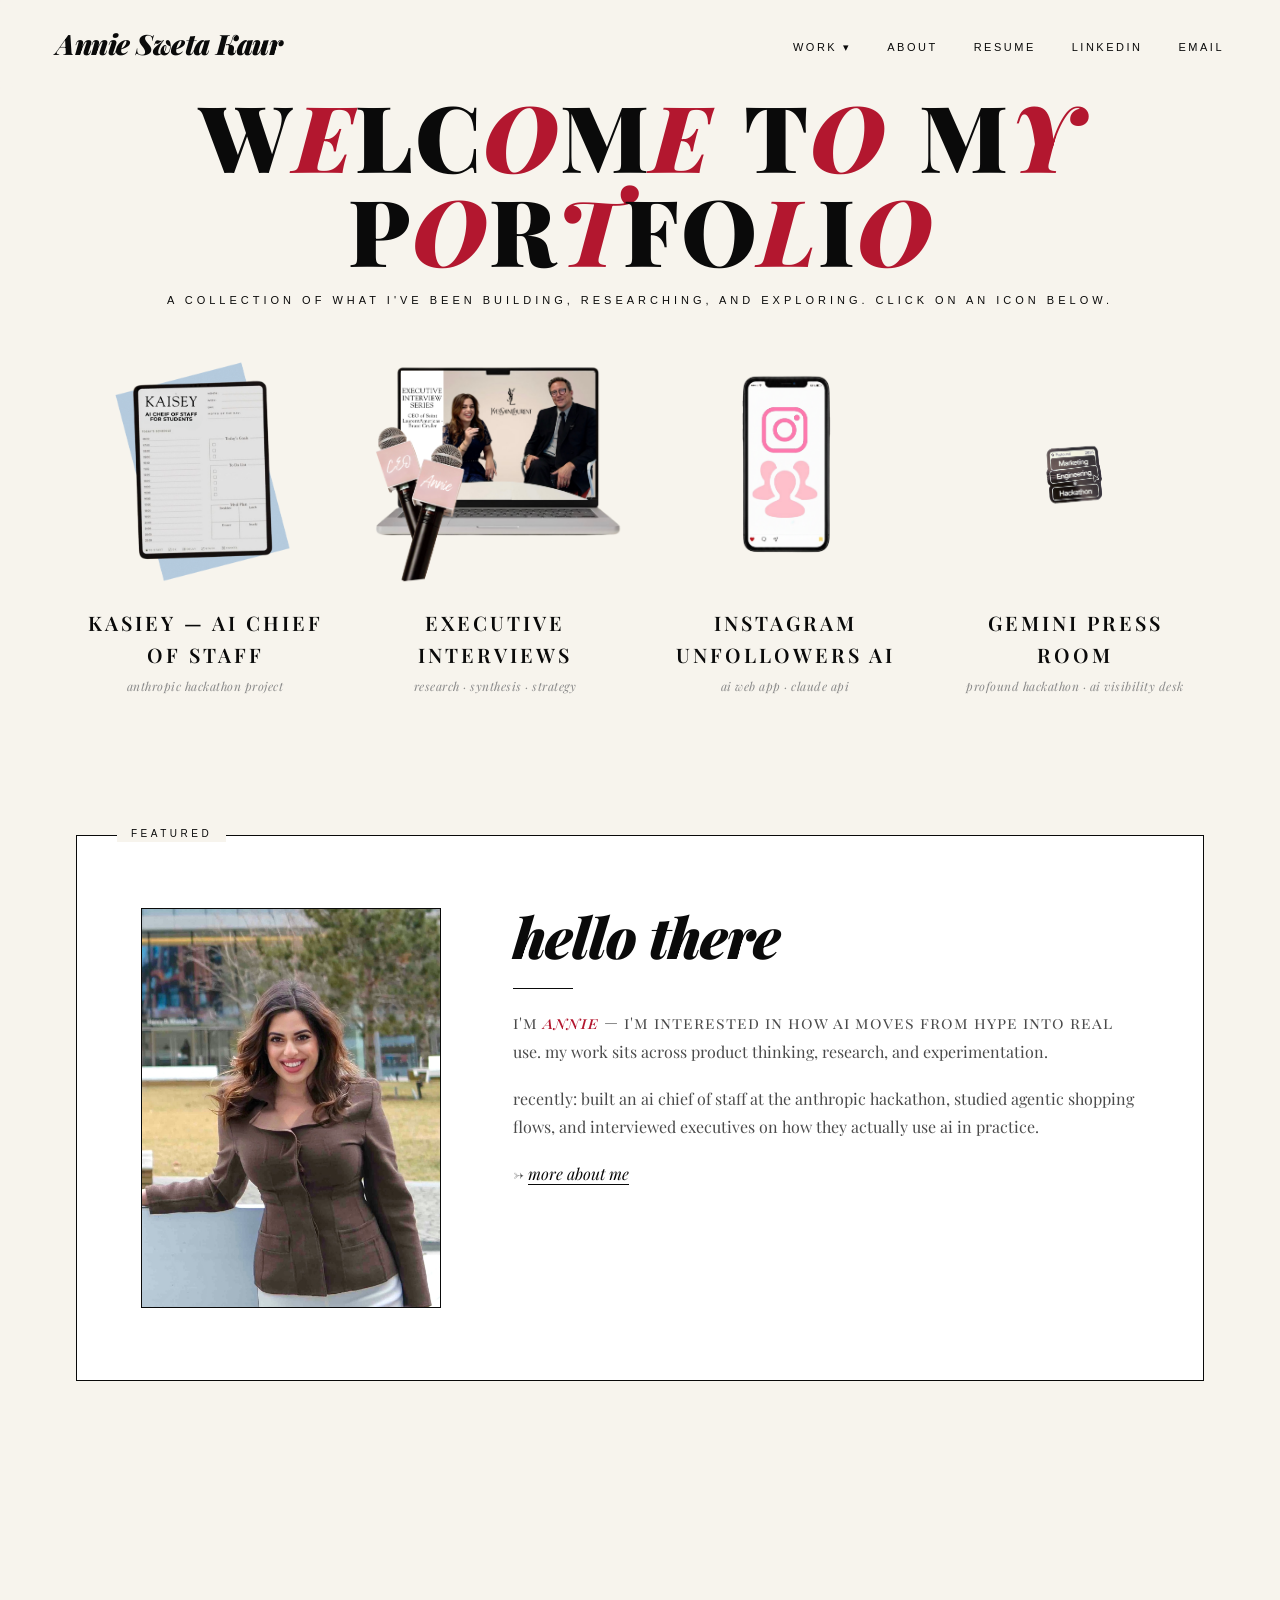
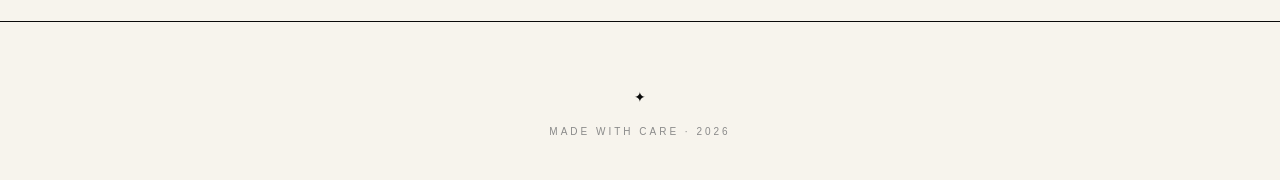
==== commit 5cc17fcb: "Add Gemini Press Room case study; replace shopping agent Co-Authored-By: Claude Sonnet 4.6 <noreply@" ====
--- a/index.html
+++ b/index.html
@@ -19,7 +19,7 @@
           <li><a href="projects/kasiey.html">kasiey — chief of staff</a></li>
           <li><a href="projects/executive-interviews.html">executive interviews</a></li>
           <li><a href="projects/instagram-unfollower.html">instagram unfollowers AI</a></li>
-          <li><a href="projects/shopping-agent.html">agentic shopping agent</a></li>
+          <li><a href="projects/press-room.html">gemini press room</a></li>
         </ul>
       </li>
       <li><a href="about.html">about</a></li>
@@ -73,12 +73,12 @@
         <div class="project-subtitle">ai web app · claude api</div>
       </a>
 
-      <a href="projects/shopping-agent.html" class="project-card">
+      <a href="projects/press-room.html" class="project-card">
         <div class="project-icon">
-          <img src="images/AI Shopping Agents Icon.png" alt="AI shopping agent" />
+          <img src="images/Press Room Icon.png" alt="Gemini Press Room" />
         </div>
-        <div class="project-label">agentic AI shopping research</div>
-        <div class="project-subtitle">ai research · autonomous commerce</div>
+        <div class="project-label">gemini press room</div>
+        <div class="project-subtitle">profound hackathon · ai visibility desk</div>
       </a>
     </section>
 
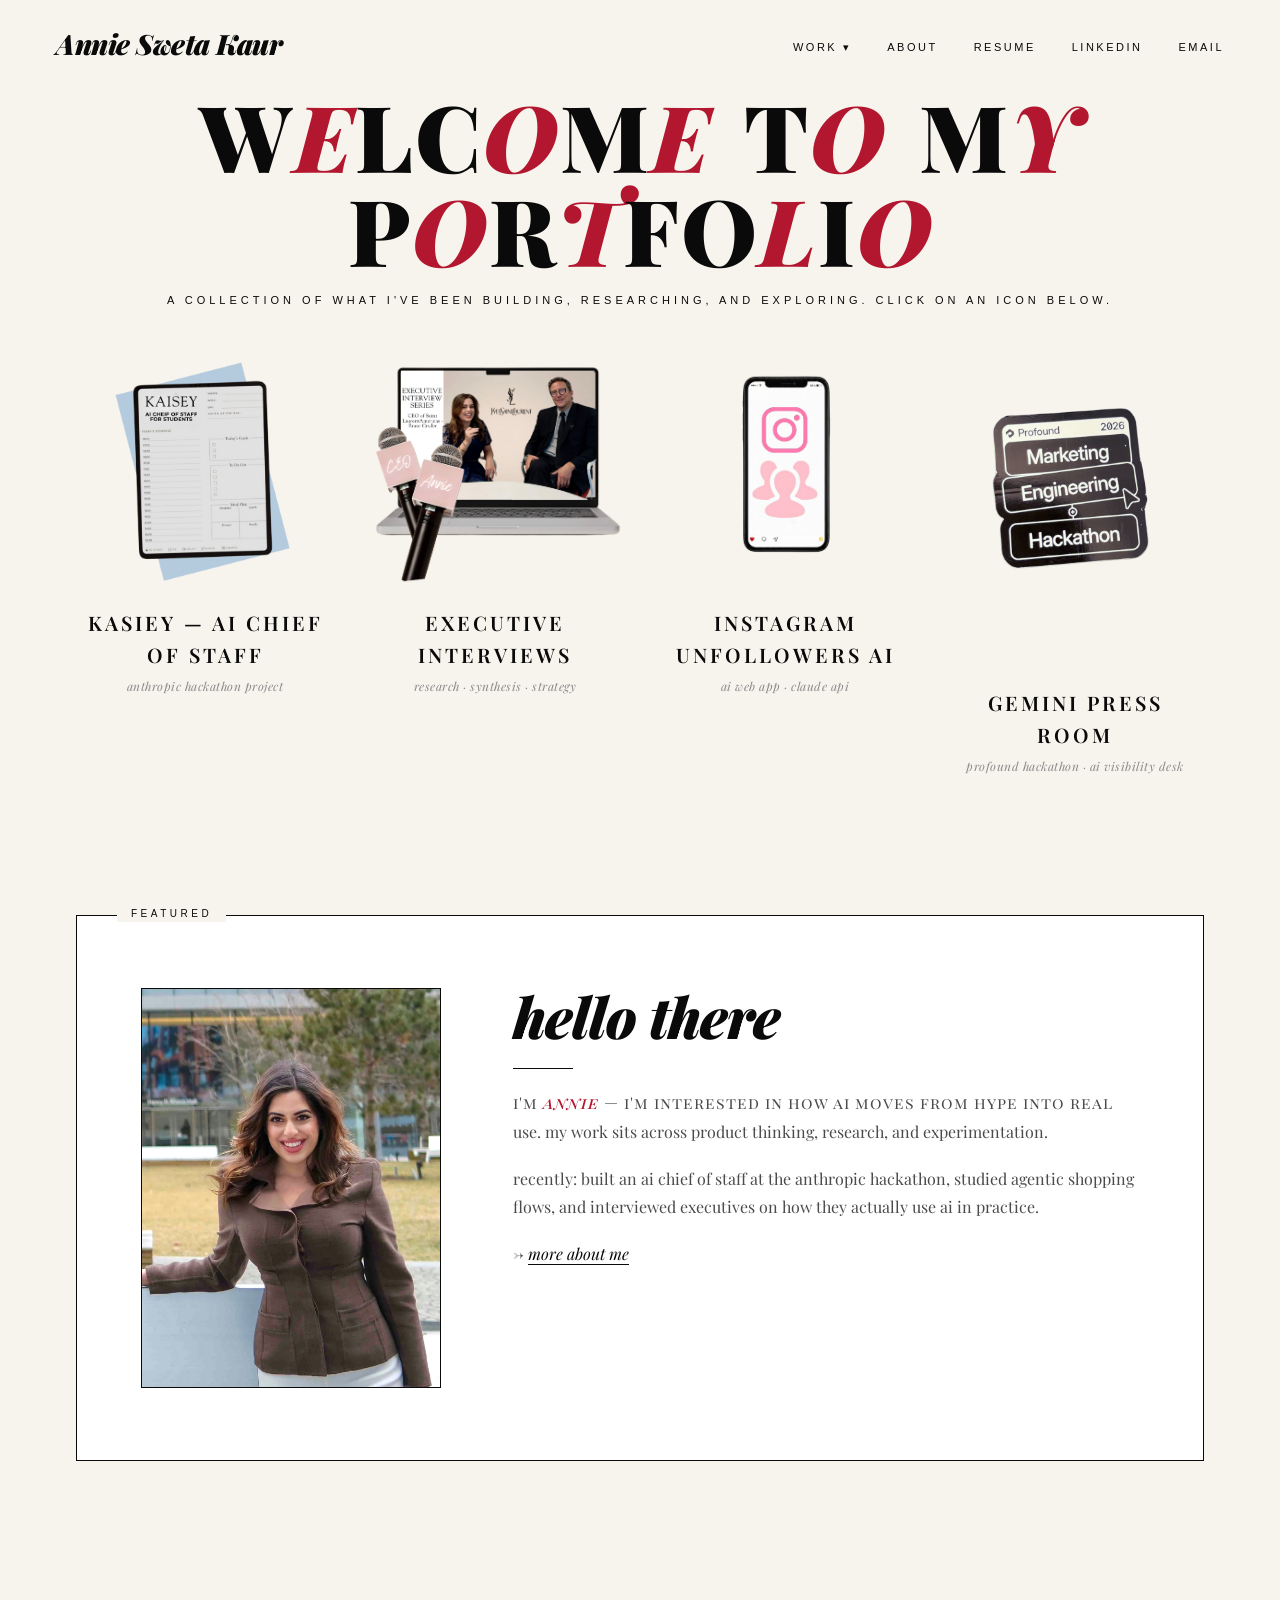
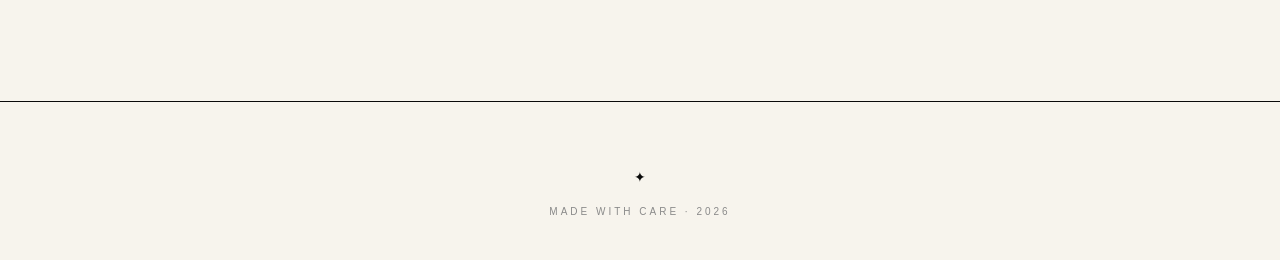
==== commit 2f6b9918: "Increase Press Room icon size in grid and hero Co-Authored-By: Claude Sonnet 4.6 <noreply@anthropic." ====
--- a/index.html
+++ b/index.html
@@ -74,7 +74,7 @@
       </a>
 
       <a href="projects/press-room.html" class="project-card">
-        <div class="project-icon">
+        <div class="project-icon project-icon--press-room">
           <img src="images/Press Room Icon.png" alt="Gemini Press Room" />
         </div>
         <div class="project-label">gemini press room</div>
--- a/css/styles.css
+++ b/css/styles.css
@@ -331,6 +331,7 @@
 .project-icon img[src*="Kaisey"] { transform: scale(1.1); }
 .project-icon--exec { max-width: 320px; height: 260px; }
 .project-icon img[src*="Shopping"] { transform: scale(1); }
+.project-icon--press-room { max-width: 400px; height: 340px; }
 
 .project-label {
   display: inline-block;
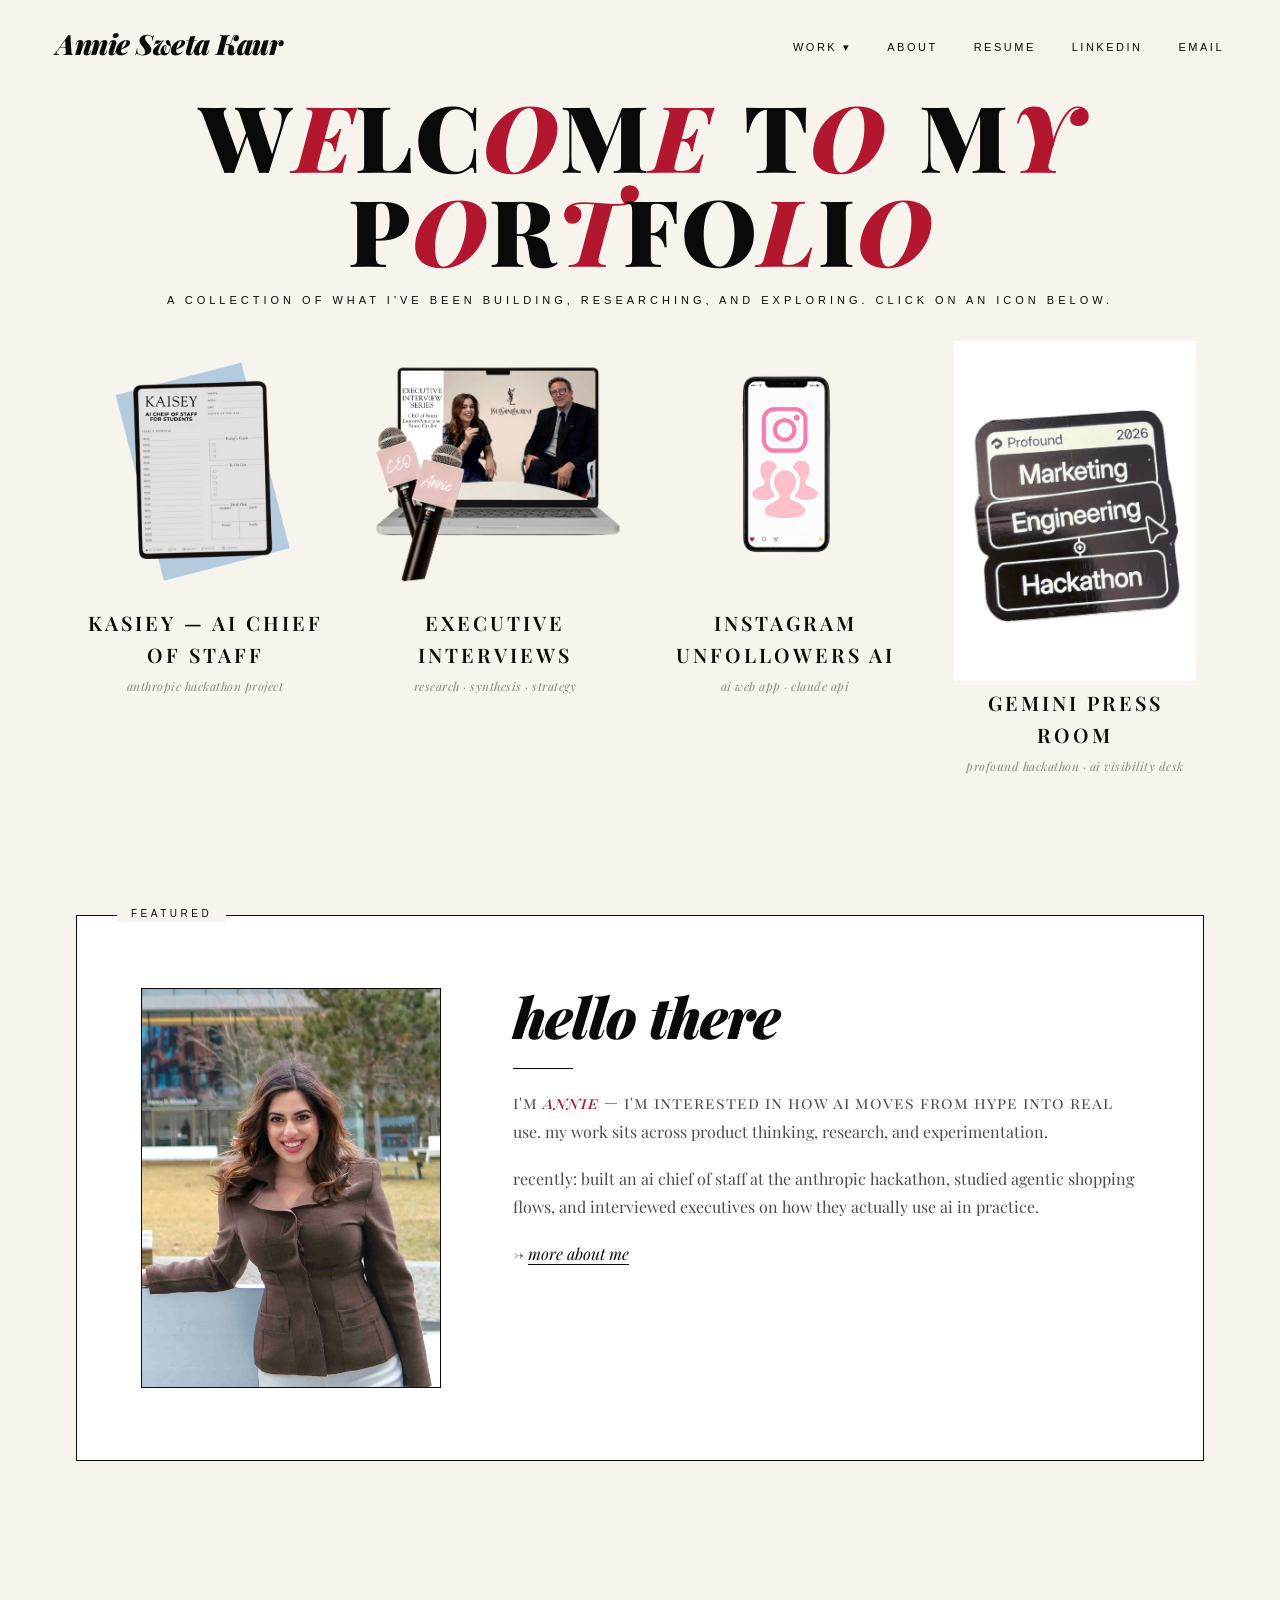
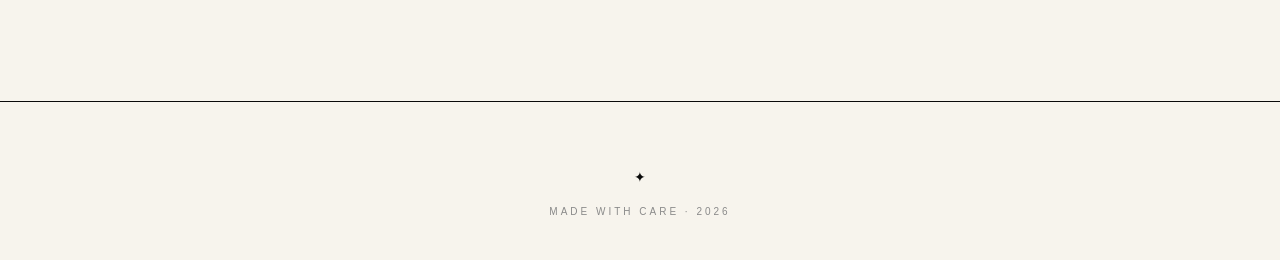
==== commit 3d2a9842: "Update Press Room icon to new jpg Co-Authored-By: Claude Sonnet 4.6 <noreply@anthropic.com>" ====
--- a/index.html
+++ b/index.html
@@ -75,7 +75,7 @@
 
       <a href="projects/press-room.html" class="project-card">
         <div class="project-icon project-icon--press-room">
-          <img src="images/Press Room Icon.png" alt="Gemini Press Room" />
+          <img src="images/Press Room Icon.jpg" alt="Gemini Press Room" />
         </div>
         <div class="project-label">gemini press room</div>
         <div class="project-subtitle">profound hackathon · ai visibility desk</div>
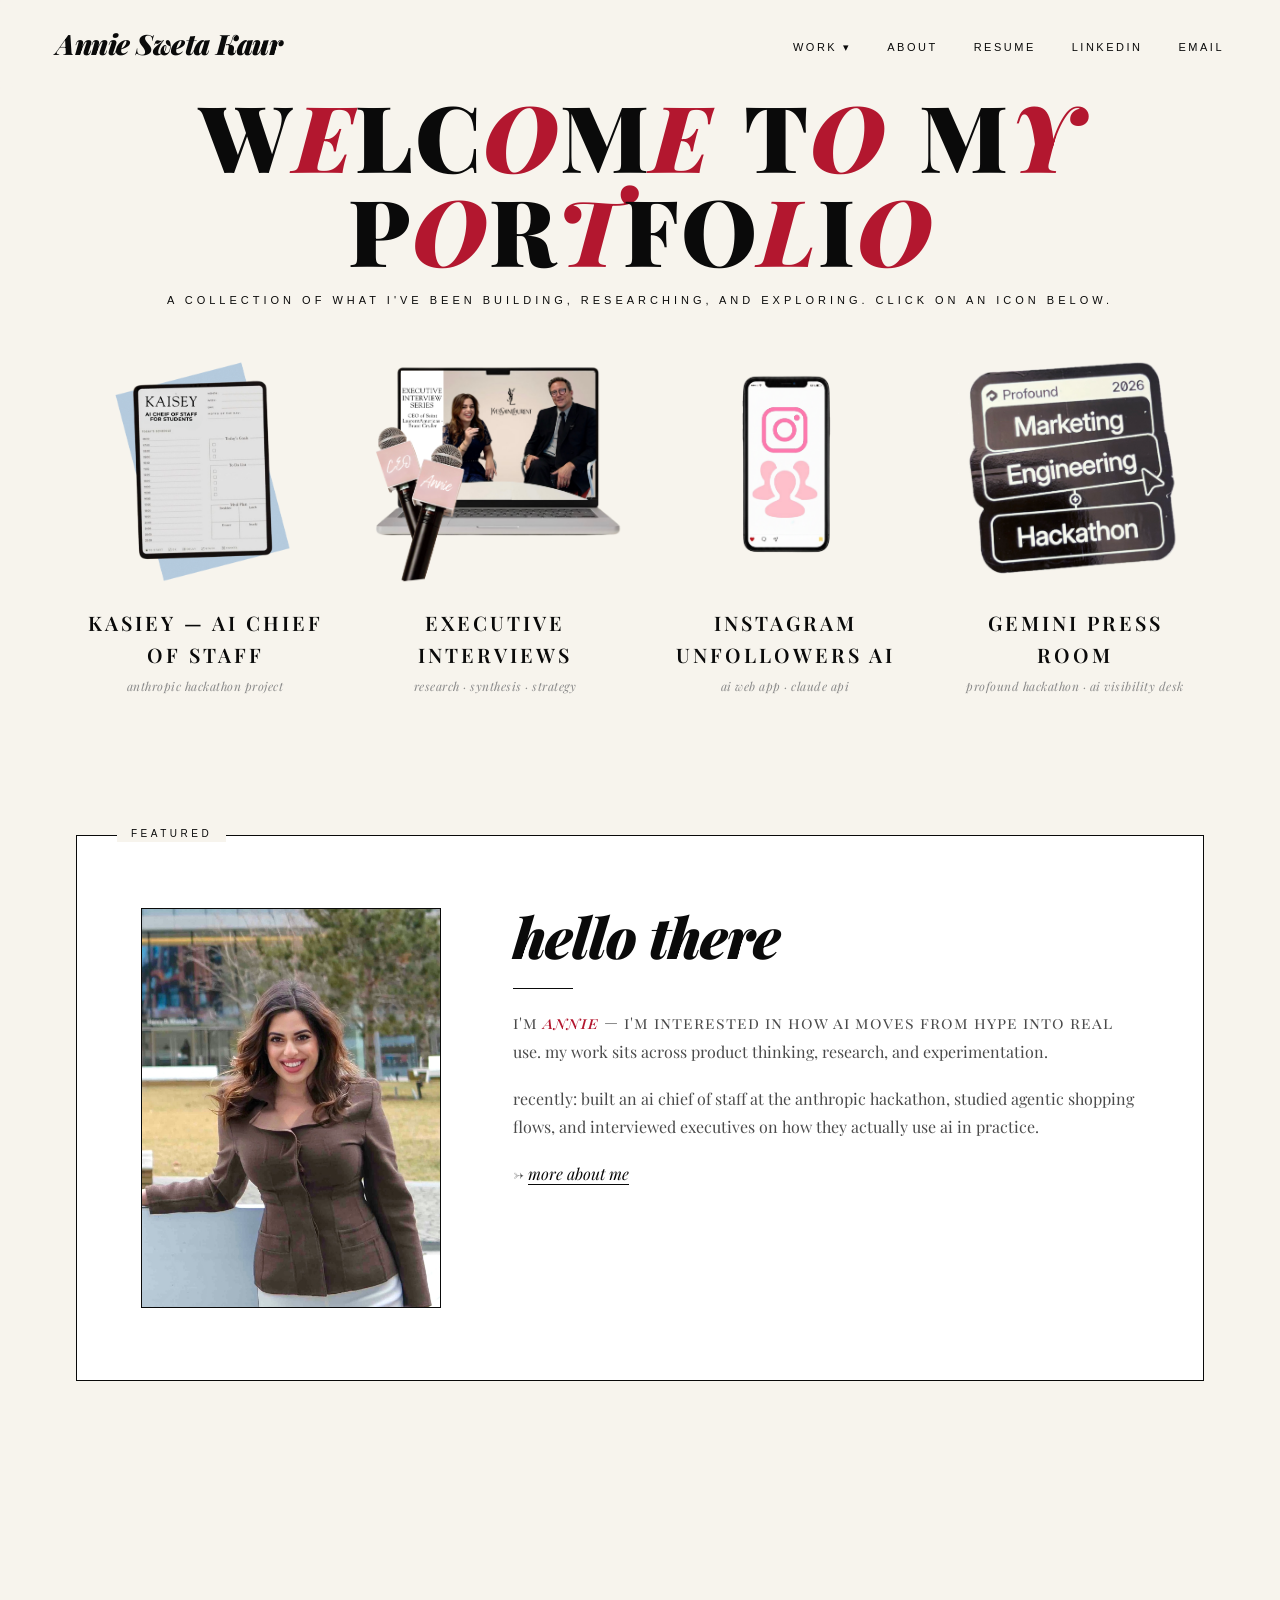
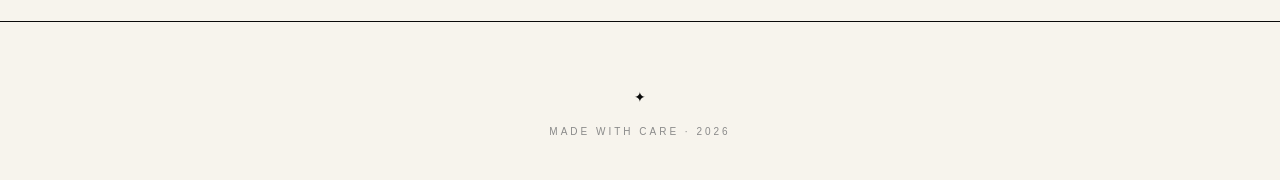
==== commit f660ad49: "Switch to transparent PNG for Press Room icon Co-Authored-By: Claude Sonnet 4.6 <noreply@anthropic.c" ====
--- a/index.html
+++ b/index.html
@@ -75,7 +75,7 @@
 
       <a href="projects/press-room.html" class="project-card">
         <div class="project-icon project-icon--press-room">
-          <img src="images/Press Room Icon.jpg" alt="Gemini Press Room" />
+          <img src="images/Press Room Icon.png" alt="Gemini Press Room" />
         </div>
         <div class="project-label">gemini press room</div>
         <div class="project-subtitle">profound hackathon · ai visibility desk</div>
--- a/css/styles.css
+++ b/css/styles.css
@@ -331,7 +331,7 @@
 .project-icon img[src*="Kaisey"] { transform: scale(1.1); }
 .project-icon--exec { max-width: 320px; height: 260px; }
 .project-icon img[src*="Shopping"] { transform: scale(1); }
-.project-icon--press-room { max-width: 400px; height: 340px; }
+.project-icon--press-room { max-width: 320px; height: 260px; }
 
 .project-label {
   display: inline-block;
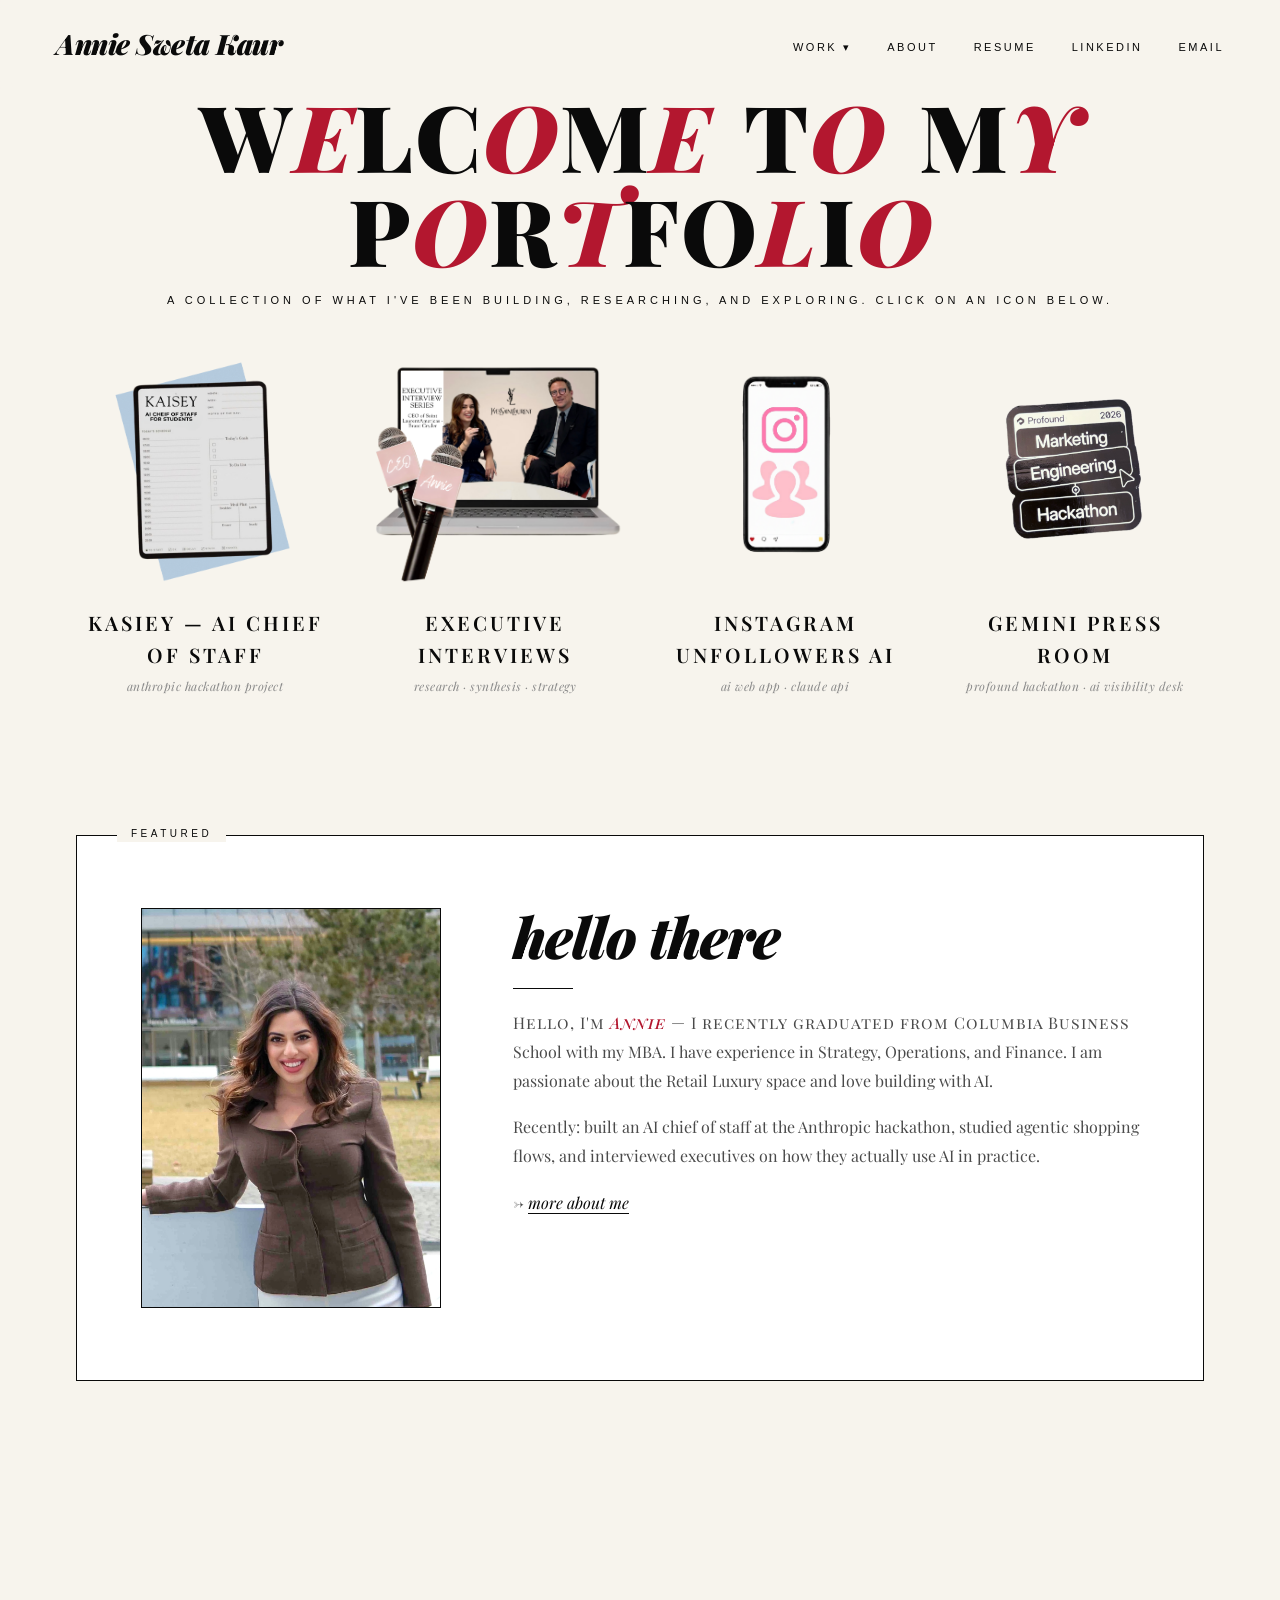
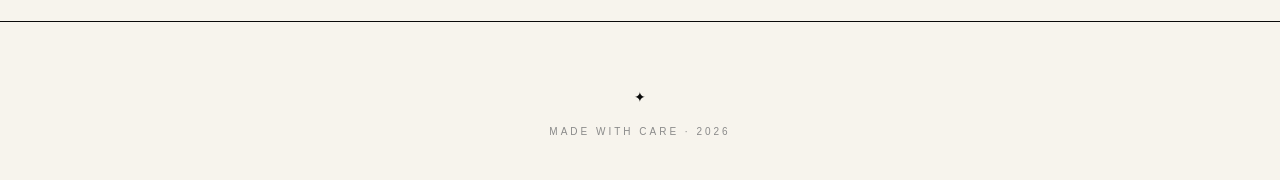
==== commit cae9963e: "Update about me section on main page with new bio" ====
--- a/index.html
+++ b/index.html
@@ -88,8 +88,8 @@
       </div>
       <div class="about-content">
         <h2>hello there</h2>
-        <p>i'm <em>annie</em> — i'm interested in how ai moves from hype into real use. my work sits across product thinking, research, and experimentation.</p>
-        <p>recently: built an ai chief of staff at the anthropic hackathon, studied agentic shopping flows, and interviewed executives on how they actually use ai in practice.</p>
+        <p>Hello, I'm <em>Annie</em> — I recently graduated from Columbia Business School with my MBA. I have experience in Strategy, Operations, and Finance. I am passionate about the Retail Luxury space and love building with AI.</p>
+        <p>Recently: built an AI chief of staff at the Anthropic hackathon, studied agentic shopping flows, and interviewed executives on how they actually use AI in practice.</p>
         <p>→ <a href="about.html">more about me</a></p>
       </div>
     </section>
--- a/css/styles.css
+++ b/css/styles.css
@@ -331,7 +331,7 @@
 .project-icon img[src*="Kaisey"] { transform: scale(1.1); }
 .project-icon--exec { max-width: 320px; height: 260px; }
 .project-icon img[src*="Shopping"] { transform: scale(1); }
-.project-icon--press-room { max-width: 320px; height: 260px; }
+.project-icon--press-room { max-width: 165px; height: 260px; }
 
 .project-label {
   display: inline-block;
